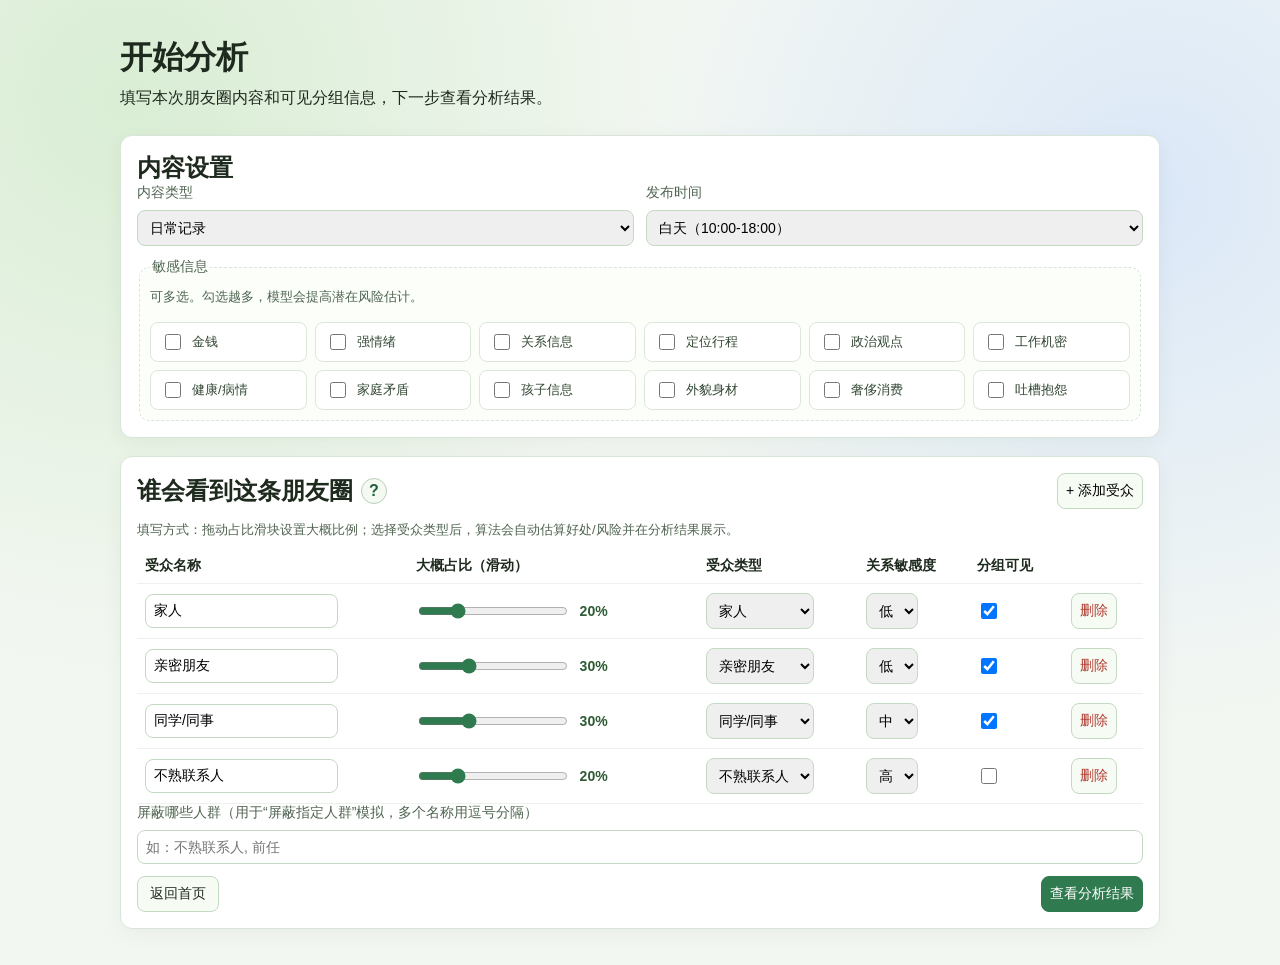
==== templates/start_analysis.html @ 0b321bae "feat: upgrade analysis workflow and add changelog" ====
<!doctype html>
<html lang="zh-CN">
  <head>
    <meta charset="UTF-8" />
    <meta name="viewport" content="width=device-width, initial-scale=1.0" />
    <title>开始分析 - 微信朋友圈分析工具</title>
    <link rel="stylesheet" href="/static/style.css" />
  </head>
  <body>
    <main class="container">
      <header>
        <h1>开始分析</h1>
        <p>填写本次朋友圈内容和可见分组信息，下一步查看分析结果。</p>
      </header>

      <section class="card">
        <h2>内容设置</h2>
        <div class="grid-2">
          <label>
            内容类型
            <select id="contentType">
              <option value="daily">日常记录</option>
              <option value="achievement">成就展示</option>
              <option value="emotion">情绪表达</option>
              <option value="travel">旅游分享</option>
              <option value="fitness">健身打卡</option>
            </select>
          </label>
          <label>
            发布时间
            <select id="postingTime">
              <option value="morning">早晨（06:00-10:00）</option>
              <option value="daytime" selected>白天（10:00-18:00）</option>
              <option value="evening">晚间（18:00-23:00）</option>
              <option value="late_night">深夜（23:00-06:00）</option>
            </select>
          </label>
          <fieldset class="sensitive-panel">
            <legend>敏感信息</legend>
            <p class="hint">可多选。勾选越多，模型会提高潜在风险估计。</p>
            <div class="tags">
              <label class="tag-item"><input type="checkbox" value="money" /> 金钱</label>
              <label class="tag-item"><input type="checkbox" value="emotion" /> 强情绪</label>
              <label class="tag-item"><input type="checkbox" value="relationship" /> 关系信息</label>
              <label class="tag-item"><input type="checkbox" value="location" /> 定位行程</label>
              <label class="tag-item"><input type="checkbox" value="politics" /> 政治观点</label>
              <label class="tag-item"><input type="checkbox" value="work_confidential" /> 工作机密</label>
              <label class="tag-item"><input type="checkbox" value="health" /> 健康/病情</label>
              <label class="tag-item"><input type="checkbox" value="family_conflict" /> 家庭矛盾</label>
              <label class="tag-item"><input type="checkbox" value="children" /> 孩子信息</label>
              <label class="tag-item"><input type="checkbox" value="appearance" /> 外貌身材</label>
              <label class="tag-item"><input type="checkbox" value="luxury" /> 奢侈消费</label>
              <label class="tag-item"><input type="checkbox" value="complaint" /> 吐槽抱怨</label>
            </div>
          </fieldset>
        </div>
      </section>

      <section class="card">
        <div class="row-between">
          <div class="title-with-help">
            <h2>谁会看到这条朋友圈</h2>
            <details class="help-popover">
              <summary title="查看字段说明">?</summary>
              <div class="help-content">
                <h3>字段说明</h3>
                <p><strong>分组可见：</strong>用于“仅分组可见”模拟。勾选表示这类人会出现在该方案里；不勾选表示会被该方案排除。</p>
                <p><strong>大概占比：</strong>这类人群约占你朋友圈受众的比例，0.3 表示约 30%。</p>
                <p><strong>受众类型：</strong>算法会根据类型自动估算该人群的好处/风险基线。</p>
                <p><strong>算法好处分 / 算法风险分：</strong>系统自动计算，并在分析结果里展示。</p>
                <p><strong>关系敏感度：</strong>关系越复杂，风险越容易被放大。</p>
              </div>
            </details>
          </div>
          <button id="addAudience" type="button">+ 添加受众</button>
        </div>
        <p class="hint">填写方式：拖动占比滑块设置大概比例；选择受众类型后，算法会自动估算好处/风险并在分析结果展示。</p>
        <table>
          <thead>
            <tr>
              <th>受众名称</th>
              <th>大概占比（滑动）</th>
              <th>受众类型</th>
              <th>关系敏感度</th>
              <th title="仅用于“仅分组可见”方案：勾选=会被该方案看到">分组可见</th>
              <th></th>
            </tr>
          </thead>
          <tbody id="audienceBody"></tbody>
        </table>
        <label>
          屏蔽哪些人群（用于“屏蔽指定人群”模拟，多个名称用逗号分隔）
          <input id="blockedAudienceInput" placeholder="如：不熟联系人, 前任" />
        </label>
        <div class="actions split-actions">
          <a class="button-link" href="/">返回首页</a>
          <button id="startAnalysisBtn" class="primary" type="button">查看分析结果</button>
        </div>
      </section>

      <p class="error" id="errorBox" hidden></p>
    </main>
    <script src="/static/app.js"></script>
  </body>
</html>
---- static/style.css ----
:root {
  --bg: #f3f7f2;
  --card: #ffffff;
  --text: #1f2a1f;
  --muted: #4f6450;
  --line: #d9e5d8;
  --brand: #2f7a4f;
  --brand-strong: #1d5f3a;
  --danger: #b0392e;
}

* {
  box-sizing: border-box;
}

body {
  margin: 0;
  font-family: "Noto Sans SC", "PingFang SC", "Microsoft YaHei", sans-serif;
  background:
    radial-gradient(circle at 10% 10%, #d9edd4 0, transparent 40%),
    radial-gradient(circle at 90% 20%, #dbe8f8 0, transparent 38%),
    var(--bg);
  color: var(--text);
}

.container {
  width: min(1040px, 92vw);
  margin: 36px auto;
  display: grid;
  gap: 18px;
}

.home-page .container {
  margin: 0 auto;
  padding: 24px 0 36px;
}

.landing {
  padding: 28px;
  text-align: center;
}

.landing-actions {
  margin-top: 14px;
}

.landing.hero {
  background: transparent;
  padding: 0;
  min-height: calc(100vh - 90px);
  display: flex;
  flex-direction: column;
  justify-content: center;
}

.hero-kicker {
  margin: 0;
  color: #456e4d;
  font-size: 12px;
  font-weight: 700;
  letter-spacing: 0.04em;
}

.hero-subtitle {
  margin-top: 10px;
  color: #415743;
  max-width: 760px;
  margin-left: auto;
  margin-right: auto;
}

.landing-actions.dual {
  display: flex;
  gap: 10px;
  flex-wrap: wrap;
  justify-content: center;
}

.landing-grid {
  display: grid;
  gap: 12px;
  grid-template-columns: repeat(3, minmax(0, 1fr));
  align-items: stretch;
}

.landing-feature h2 {
  font-size: 20px;
}

.landing-feature p {
  color: #4e6450;
  margin-top: 8px;
}

.landing-flow h2 {
  margin-bottom: 10px;
  text-align: center;
}

.flow-steps {
  display: grid;
  grid-template-columns: repeat(3, minmax(0, 1fr));
  gap: 10px;
}

.flow-step {
  border: 1px solid #d9e6d8;
  border-radius: 10px;
  padding: 10px;
  background: #fbfef9;
}

.flow-step span {
  display: inline-grid;
  place-items: center;
  width: 24px;
  height: 24px;
  border-radius: 999px;
  background: #2f7a4f;
  color: #fff;
  font-size: 13px;
  font-weight: 700;
}

.flow-step p {
  margin: 8px 0 0;
  color: #4e6450;
  text-align: center;
}

h1,
h2,
h3,
legend {
  margin: 0;
}

p {
  margin: 8px 0;
}

.hint {
  color: var(--muted);
  font-size: 13px;
  margin: 0 0 10px;
}

.card {
  background: var(--card);
  border: 1px solid var(--line);
  border-radius: 12px;
  padding: 16px;
  box-shadow: 0 5px 20px rgba(22, 50, 24, 0.05);
}

.help-popover {
  position: relative;
  z-index: 3;
}

.help-popover > summary {
  list-style: none;
  width: 26px;
  height: 26px;
  border-radius: 999px;
  border: 1px solid #b8d0b7;
  background: #f4faf2;
  color: var(--brand-strong);
  font-weight: 700;
  display: grid;
  place-items: center;
  cursor: pointer;
  user-select: none;
}

.help-popover > summary::-webkit-details-marker {
  display: none;
}

.help-content {
  position: absolute;
  left: 0;
  top: calc(100% + 8px);
  width: min(420px, 78vw);
  background: #ffffff;
  border: 1px solid #cfe1cd;
  border-radius: 10px;
  padding: 10px 12px;
  box-shadow: 0 10px 30px rgba(22, 50, 24, 0.15);
}

.title-with-help {
  display: flex;
  align-items: center;
  gap: 8px;
}

.help-content h3 {
  margin: 0 0 6px;
  font-size: 14px;
}

.help-content p {
  margin: 6px 0;
  font-size: 13px;
  color: var(--muted);
}

.grid-2 {
  display: grid;
  grid-template-columns: 1fr 1fr;
  gap: 12px;
}

.row-between {
  display: flex;
  align-items: center;
  justify-content: space-between;
  margin-bottom: 12px;
}

label,
fieldset {
  display: grid;
  gap: 8px;
  color: var(--muted);
  font-size: 14px;
}

input[type="checkbox"] {
  width: 16px;
  height: 16px;
}

fieldset {
  border: 1px dashed var(--line);
  border-radius: 10px;
  padding: 10px;
}

.sensitive-panel {
  grid-column: 1 / -1;
  background: #fbfef9;
}

.sensitive-panel .hint {
  margin: 2px 0 8px;
}

.tags {
  display: grid;
  grid-template-columns: repeat(auto-fit, minmax(150px, 1fr));
  gap: 8px;
}

.tag-item {
  display: flex;
  align-items: center;
  gap: 8px;
  padding: 8px 10px;
  border: 1px solid #dbe8d9;
  border-radius: 8px;
  background: #ffffff;
  color: #324733;
  font-size: 13px;
}

input,
select,
button {
  border: 1px solid #c4d9c2;
  border-radius: 8px;
  padding: 8px;
  font-size: 14px;
}

.button-link {
  display: inline-block;
  border: 1px solid #c4d9c2;
  border-radius: 8px;
  padding: 8px 12px;
  font-size: 14px;
  text-decoration: none;
  color: var(--text);
  background: #f6fbf4;
}

.button-link:hover {
  border-color: #9cbc98;
}

.button-link.primary-link {
  background: var(--brand);
  border-color: var(--brand);
  color: #fff;
}

.button-link.primary-link:hover {
  background: var(--brand-strong);
}

table {
  width: 100%;
  border-collapse: collapse;
  font-size: 14px;
}

th,
td {
  border-bottom: 1px solid #edf3ec;
  padding: 8px;
  text-align: left;
}

.ratio-cell {
  display: flex;
  align-items: center;
  gap: 10px;
}

.ratio-cell input[type="range"] {
  width: 150px;
  accent-color: #2f7a4f;
}

.ratio-value {
  min-width: 44px;
  font-weight: 600;
  color: #2e5b34;
}

button {
  cursor: pointer;
  background: #f6fbf4;
}

button:hover {
  border-color: #9cbc98;
}

button.primary {
  background: var(--brand);
  color: #fff;
  border-color: var(--brand);
}

button.primary:hover {
  background: var(--brand-strong);
}

button.danger {
  color: var(--danger);
}

.actions {
  margin-top: 12px;
  display: flex;
  justify-content: flex-end;
}

.actions.split-actions {
  justify-content: space-between;
  align-items: center;
}

.pagination {
  margin-top: 10px;
  display: flex;
  align-items: center;
  justify-content: flex-end;
  gap: 8px;
}

.pagination span {
  min-width: 90px;
  text-align: center;
  color: #4f6450;
  font-size: 13px;
}

.summary {
  border-radius: 10px;
  padding: 14px;
  margin-bottom: 12px;
}

.summary.safe {
  background: #e7f6e8;
  border: 1px solid #9bc9a1;
  --score-color: #2f7a4f;
}

.summary.warning {
  background: #fff6e8;
  border: 1px solid #f0d39e;
  --score-color: #b57a15;
}

.summary.danger {
  background: #fdeceb;
  border: 1px solid #f0b7b0;
  --score-color: #b0392e;
}

.risk-dimension-grid {
  display: grid;
  grid-template-columns: repeat(3, minmax(0, 1fr));
  gap: 10px;
  margin-bottom: 10px;
}

.risk-dimension-card {
  border: 1px solid #d8e5d7;
  border-radius: 10px;
  padding: 10px;
  background: #fbfef9;
}

.risk-dimension-label {
  margin: 0;
  font-size: 14px;
  color: #3e5841;
}

.risk-dimension-percent {
  margin: 6px 0 2px;
  font-size: 28px;
  line-height: 1;
  font-weight: 800;
  color: var(--brand-strong);
}

.risk-dimension-value {
  margin: 0 0 8px;
  font-size: 12px;
  color: #5a6d5d;
}

.risk-dimension-track {
  height: 8px;
  border-radius: 999px;
  background: #e2ece1;
  overflow: hidden;
}

.risk-dimension-track span {
  display: block;
  height: 100%;
  border-radius: inherit;
  background: linear-gradient(90deg, #76b584, #2f7a4f);
}

.suggestion-list {
  display: grid;
  gap: 8px;
  margin-bottom: 10px;
}

.suggestion-card {
  border: 1px solid #d6e3d4;
  border-radius: 10px;
  background: #f8fcf7;
  padding: 10px 12px;
}

.suggestion-title {
  margin: 0;
  font-size: 14px;
  font-weight: 700;
  color: #264e31;
  display: flex;
  align-items: center;
  justify-content: space-between;
  gap: 8px;
}

.suggestion-detail {
  margin: 5px 0 0;
  font-size: 13px;
  color: #4f6450;
}

.delta-chip {
  display: inline-block;
  border-radius: 999px;
  padding: 2px 8px;
  font-size: 12px;
  font-weight: 700;
  background: #dbf1dd;
  color: #1f6a3f;
  white-space: nowrap;
}

.score-hero {
  display: flex;
  align-items: center;
  gap: 18px;
}

.score-ring {
  --score: 0;
  width: 148px;
  height: 148px;
  border-radius: 50%;
  background: conic-gradient(var(--score-color) calc(var(--score) * 1%), #dbe6db 0);
  display: grid;
  place-items: center;
  flex-shrink: 0;
}

.score-ring-inner {
  width: 116px;
  height: 116px;
  border-radius: 50%;
  background: #ffffff;
  display: grid;
  place-items: center;
  box-shadow: inset 0 0 0 1px #e5eee4;
}

.score-value {
  font-size: 38px;
  line-height: 1;
  font-weight: 800;
  color: var(--score-color);
}

.score-unit {
  margin-top: -4px;
  font-size: 13px;
  color: #5f6f60;
}

.score-meta {
  display: grid;
  gap: 4px;
}

.score-meta p {
  margin: 0;
}

.score-title {
  font-size: 20px;
  font-weight: 700;
  color: #1f2a1f;
}

.suggestion-badge {
  display: inline-block;
  border-radius: 999px;
  padding: 5px 10px;
  font-size: 13px;
  font-weight: 700;
}

.suggestion-badge.safe {
  background: #dbf1dd;
  color: #1f6a3f;
}

.suggestion-badge.warning {
  background: #fff0d5;
  color: #8b5d0d;
}

.suggestion-badge.danger {
  background: #fde1de;
  color: #9c2b22;
}

.error {
  color: #8f241b;
  background: #fde7e5;
  border: 1px solid #f2b7b1;
  border-radius: 8px;
  padding: 10px;
}

#bestScenarioText {
  margin-top: 8px;
  color: var(--brand-strong);
  font-weight: 600;
}

@media (max-width: 880px) {
  .grid-2 {
    grid-template-columns: 1fr;
  }

  .tags {
    grid-template-columns: 1fr;
  }

  .landing-grid,
  .flow-steps {
    grid-template-columns: 1fr;
  }

  .risk-dimension-grid {
    grid-template-columns: 1fr;
  }

  .landing.hero {
    min-height: calc(100vh - 50px);
  }

  .score-hero {
    flex-direction: column;
    align-items: flex-start;
  }

  .pagination {
    justify-content: flex-start;
  }

  table,
  thead,
  tbody,
  th,
  td,
  tr {
    display: block;
  }

  thead {
    display: none;
  }

  tr {
    border: 1px solid var(--line);
    border-radius: 8px;
    margin-bottom: 10px;
    padding: 8px;
  }

  td {
    border: 0;
    padding: 6px 0;
  }
}
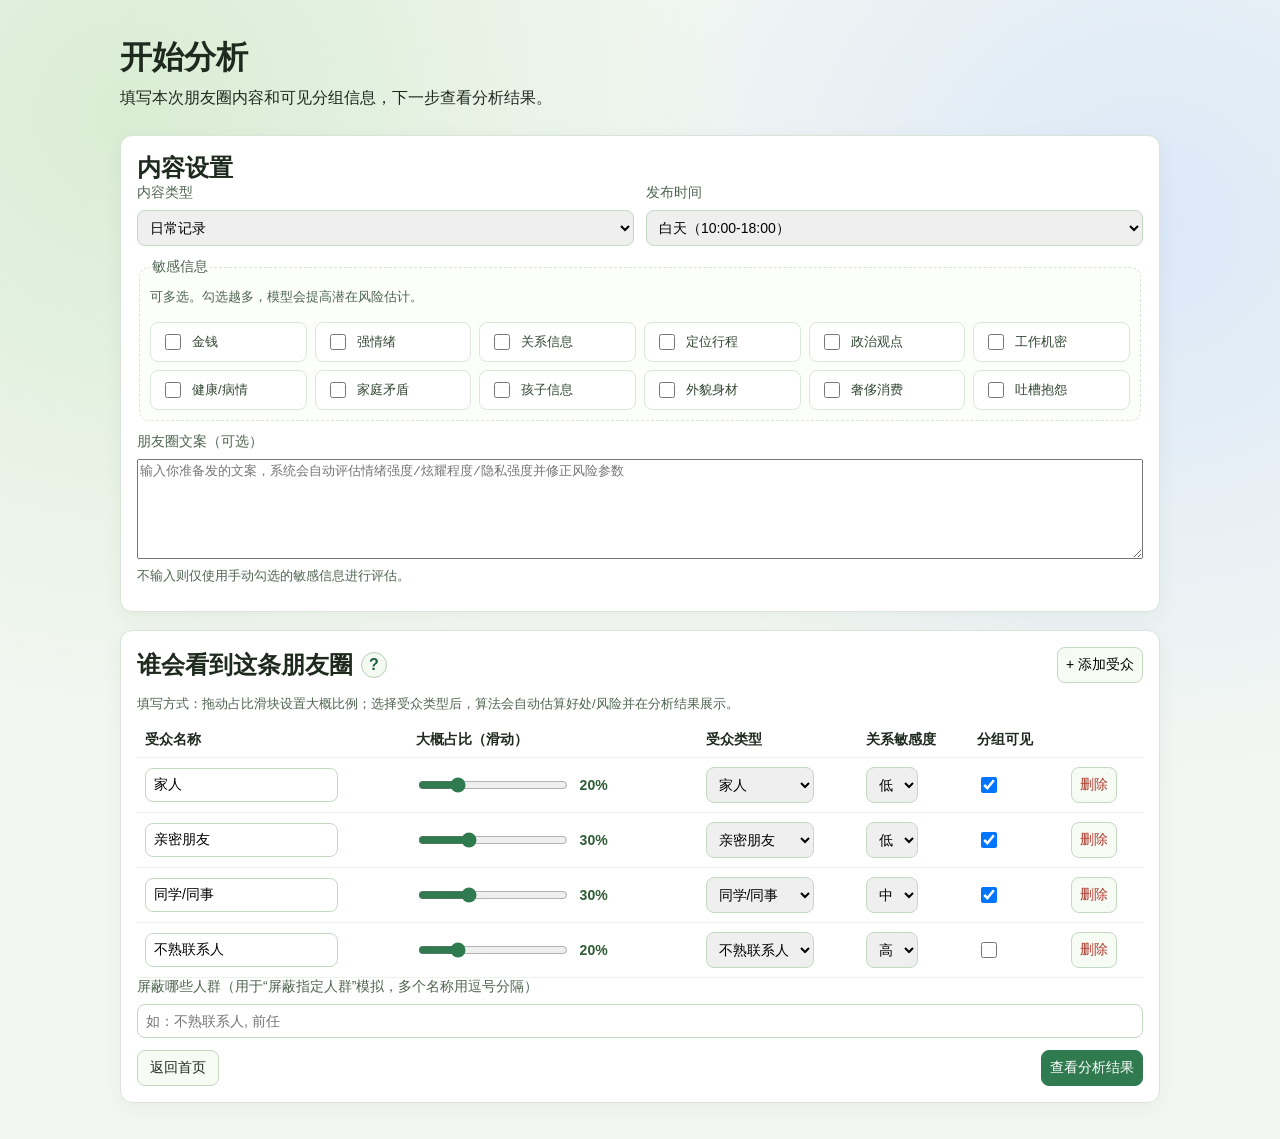
==== commit d2c9fed7: "release: v1.1.0 文案智能分析与前后端模块化升级" ====
--- a/templates/start_analysis.html
+++ b/templates/start_analysis.html
@@ -53,6 +53,15 @@
               <label class="tag-item"><input type="checkbox" value="complaint" /> 吐槽抱怨</label>
             </div>
           </fieldset>
+          <label class="copy-input">
+            朋友圈文案（可选）
+            <textarea
+              id="copyText"
+              rows="4"
+              placeholder="输入你准备发的文案，系统会自动评估情绪强度/炫耀程度/隐私强度并修正风险参数"
+            ></textarea>
+            <span class="hint">不输入则仅使用手动勾选的敏感信息进行评估。</span>
+          </label>
         </div>
       </section>
 
@@ -100,6 +109,6 @@
 
       <p class="error" id="errorBox" hidden></p>
     </main>
-    <script src="/static/app.js"></script>
+    <script type="module" src="/static/js/main.js"></script>
   </body>
 </html>
--- a/static/style.css
+++ b/static/style.css
@@ -243,6 +243,15 @@
   background: #fbfef9;
 }
 
+.copy-input {
+  grid-column: 1 / -1;
+}
+
+.copy-input textarea {
+  resize: vertical;
+  min-height: 100px;
+}
+
 .sensitive-panel .hint {
   margin: 2px 0 8px;
 }
@@ -378,6 +387,105 @@
   font-size: 13px;
 }
 
+.compare-actions {
+  display: flex;
+  flex-wrap: wrap;
+  gap: 8px;
+  margin-bottom: 8px;
+}
+
+.compare-slot-info {
+  display: grid;
+  gap: 4px;
+  margin-bottom: 8px;
+}
+
+.compare-slot-info p {
+  margin: 0;
+  font-size: 13px;
+  color: #4f6450;
+}
+
+.explain-list {
+  display: grid;
+  gap: 8px;
+  margin-bottom: 10px;
+}
+
+.copy-analysis-card {
+  border: 1px solid #d8e5d7;
+  border-radius: 10px;
+  background: #f7fcf5;
+  padding: 10px 12px;
+  margin-bottom: 10px;
+}
+
+.copy-analysis-title {
+  margin: 0;
+  font-size: 14px;
+  font-weight: 700;
+  color: #274f31;
+}
+
+.copy-analysis-hint {
+  margin: 6px 0;
+  font-size: 13px;
+  color: #4f6450;
+}
+
+.copy-analysis-levels {
+  margin: 8px 0;
+  padding-left: 18px;
+  color: #3f5742;
+  font-size: 13px;
+}
+
+.copy-analysis-tags {
+  margin: 6px 0 0;
+  font-size: 13px;
+  color: #4f6450;
+}
+
+.explain-item {
+  border: 1px solid #d8e5d7;
+  border-radius: 10px;
+  background: #fbfef9;
+  padding: 10px 12px;
+}
+
+.explain-name {
+  margin: 0;
+  font-size: 14px;
+  font-weight: 700;
+  color: #274f31;
+}
+
+.explain-meta {
+  margin: 5px 0 0;
+  font-size: 12px;
+  color: #567258;
+}
+
+.explain-detail {
+  margin: 4px 0 8px;
+  font-size: 13px;
+  color: #4f6450;
+}
+
+.explain-track {
+  height: 8px;
+  border-radius: 999px;
+  background: #e2ece1;
+  overflow: hidden;
+}
+
+.explain-track span {
+  display: block;
+  height: 100%;
+  border-radius: inherit;
+  background: linear-gradient(90deg, #9fc8a4, #3a8a54);
+}
+
 .summary {
   border-radius: 10px;
   padding: 14px;
@@ -491,6 +599,22 @@
   white-space: nowrap;
 }
 
+.apply-suggestion-btn {
+  margin-top: 8px;
+  border: 1px solid #9fc5a3;
+  background: #ffffff;
+  color: #225635;
+  border-radius: 8px;
+  padding: 6px 10px;
+  font-size: 13px;
+  font-weight: 600;
+}
+
+.apply-suggestion-btn:hover {
+  border-color: #6fa978;
+  background: #f3fbf2;
+}
+
 .score-hero {
   display: flex;
   align-items: center;
@@ -612,6 +736,11 @@
 
   .pagination {
     justify-content: flex-start;
+  }
+
+  .compare-actions {
+    flex-direction: column;
+    align-items: flex-start;
   }
 
   table,
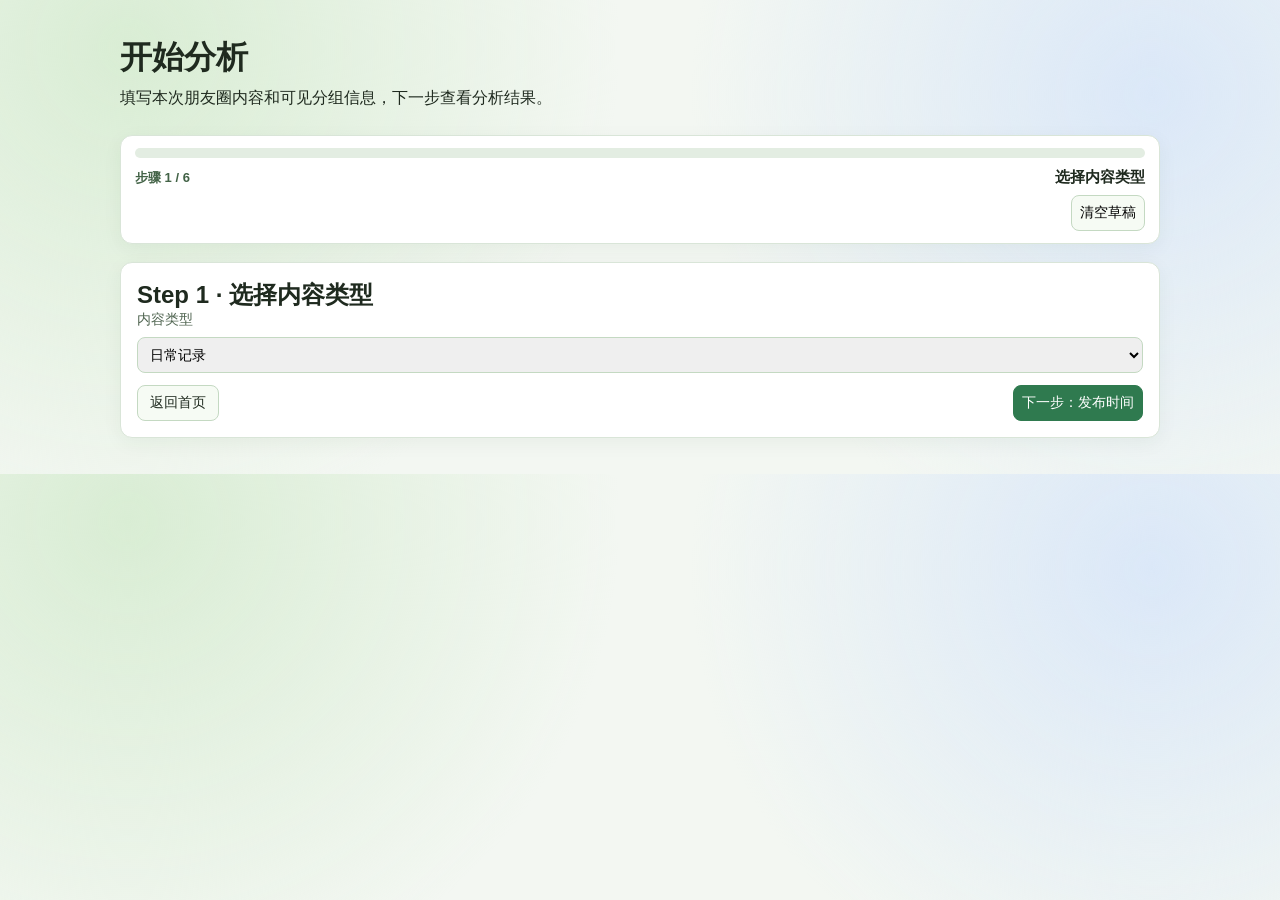
==== commit 7f5db74c: "release: v1.2.0 历史记录与个性化校准上线，开始页体验重构" ====
--- a/templates/start_analysis.html
+++ b/templates/start_analysis.html
@@ -12,63 +12,105 @@
         <h1>开始分析</h1>
         <p>填写本次朋友圈内容和可见分组信息，下一步查看分析结果。</p>
       </header>
+      <section class="card compact-card">
+        <div class="progress-track wizard-progress"><span id="progressBarFill" style="width: 0%"></span></div>
+        <div class="wizard-headline">
+          <p id="wizardStepCount" class="wizard-step-count">步骤 1 / 6</p>
+          <p id="wizardStepTitle" class="wizard-step-title">选择内容类型</p>
+        </div>
+        <div class="wizard-meta">
+          <p id="draftStatus" class="hint"></p>
+          <button id="clearDraftBtn" type="button">清空草稿</button>
+        </div>
+      </section>
 
-      <section class="card">
-        <h2>内容设置</h2>
-        <div class="grid-2">
-          <label>
-            内容类型
-            <select id="contentType">
-              <option value="daily">日常记录</option>
-              <option value="achievement">成就展示</option>
-              <option value="emotion">情绪表达</option>
-              <option value="travel">旅游分享</option>
-              <option value="fitness">健身打卡</option>
-            </select>
-          </label>
-          <label>
-            发布时间
-            <select id="postingTime">
-              <option value="morning">早晨（06:00-10:00）</option>
-              <option value="daytime" selected>白天（10:00-18:00）</option>
-              <option value="evening">晚间（18:00-23:00）</option>
-              <option value="late_night">深夜（23:00-06:00）</option>
-            </select>
-          </label>
-          <fieldset class="sensitive-panel">
-            <legend>敏感信息</legend>
-            <p class="hint">可多选。勾选越多，模型会提高潜在风险估计。</p>
+      <section class="card step-section" data-step-section="1">
+        <h2>Step 1 · 选择内容类型</h2>
+        <label>
+          内容类型
+          <select id="contentType">
+            <option value="daily">日常记录</option>
+            <option value="achievement">成就展示</option>
+            <option value="emotion">情绪表达</option>
+            <option value="travel">旅游分享</option>
+            <option value="fitness">健身打卡</option>
+          </select>
+        </label>
+        <div class="actions split-actions">
+          <a class="button-link" href="/">返回首页</a>
+          <button id="step1NextBtn" class="primary" type="button">下一步：发布时间</button>
+        </div>
+      </section>
+
+      <section class="card step-section" data-step-section="2" hidden>
+        <h2>Step 2 · 选择发布时间</h2>
+        <label>
+          发布时间
+          <select id="postingTime">
+            <option value="morning">早晨（06:00-10:00）</option>
+            <option value="daytime" selected>白天（10:00-18:00）</option>
+            <option value="evening">晚间（18:00-23:00）</option>
+            <option value="late_night">深夜（23:00-06:00）</option>
+          </select>
+        </label>
+        <div class="actions split-actions">
+          <button id="step2PrevBtn" type="button">上一步</button>
+          <button id="step2NextBtn" class="primary" type="button">下一步：敏感信息</button>
+        </div>
+      </section>
+
+      <section class="card step-section" data-step-section="3" hidden>
+        <h2>Step 3 · 选择敏感信息</h2>
+        <fieldset class="sensitive-panel">
+          <legend>敏感信息</legend>
+          <p class="hint">先勾常见项；不常见标签可在“更多标签”里补充。</p>
+          <div class="tags">
+            <label class="tag-item"><input type="checkbox" value="money" /> 金钱</label>
+            <label class="tag-item"><input type="checkbox" value="emotion" /> 强情绪</label>
+            <label class="tag-item"><input type="checkbox" value="relationship" /> 关系信息</label>
+            <label class="tag-item"><input type="checkbox" value="location" /> 定位行程</label>
+            <label class="tag-item"><input type="checkbox" value="luxury" /> 奢侈消费</label>
+            <label class="tag-item"><input type="checkbox" value="complaint" /> 吐槽抱怨</label>
+          </div>
+          <details class="extra-tags">
+            <summary>更多标签</summary>
             <div class="tags">
-              <label class="tag-item"><input type="checkbox" value="money" /> 金钱</label>
-              <label class="tag-item"><input type="checkbox" value="emotion" /> 强情绪</label>
-              <label class="tag-item"><input type="checkbox" value="relationship" /> 关系信息</label>
-              <label class="tag-item"><input type="checkbox" value="location" /> 定位行程</label>
               <label class="tag-item"><input type="checkbox" value="politics" /> 政治观点</label>
               <label class="tag-item"><input type="checkbox" value="work_confidential" /> 工作机密</label>
               <label class="tag-item"><input type="checkbox" value="health" /> 健康/病情</label>
               <label class="tag-item"><input type="checkbox" value="family_conflict" /> 家庭矛盾</label>
               <label class="tag-item"><input type="checkbox" value="children" /> 孩子信息</label>
               <label class="tag-item"><input type="checkbox" value="appearance" /> 外貌身材</label>
-              <label class="tag-item"><input type="checkbox" value="luxury" /> 奢侈消费</label>
-              <label class="tag-item"><input type="checkbox" value="complaint" /> 吐槽抱怨</label>
             </div>
-          </fieldset>
-          <label class="copy-input">
-            朋友圈文案（可选）
-            <textarea
-              id="copyText"
-              rows="4"
-              placeholder="输入你准备发的文案，系统会自动评估情绪强度/炫耀程度/隐私强度并修正风险参数"
-            ></textarea>
-            <span class="hint">不输入则仅使用手动勾选的敏感信息进行评估。</span>
-          </label>
+          </details>
+        </fieldset>
+        <div class="actions split-actions">
+          <button id="step3PrevBtn" type="button">上一步</button>
+          <button id="step3NextBtn" class="primary" type="button">下一步：文案</button>
         </div>
       </section>
 
-      <section class="card">
+      <section class="card step-section" data-step-section="4" hidden>
+        <h2>Step 4 · 填写文案（可选）</h2>
+        <label class="copy-input">
+          朋友圈文案
+          <textarea
+            id="copyText"
+            rows="6"
+            placeholder="输入你准备发的文案，系统会自动评估情绪强度/炫耀程度/隐私强度并修正风险参数"
+          ></textarea>
+          <span class="hint">不输入也可以，系统会仅根据你勾选的敏感信息评估。</span>
+        </label>
+        <div class="actions split-actions">
+          <button id="step4PrevBtn" type="button">上一步</button>
+          <button id="step4NextBtn" class="primary" type="button">下一步：受众</button>
+        </div>
+      </section>
+
+      <section class="card step-section" data-step-section="5" hidden>
         <div class="row-between">
           <div class="title-with-help">
-            <h2>谁会看到这条朋友圈</h2>
+            <h2>Step 5 · 受众设置</h2>
             <details class="help-popover">
               <summary title="查看字段说明">?</summary>
               <div class="help-content">
@@ -76,14 +118,13 @@
                 <p><strong>分组可见：</strong>用于“仅分组可见”模拟。勾选表示这类人会出现在该方案里；不勾选表示会被该方案排除。</p>
                 <p><strong>大概占比：</strong>这类人群约占你朋友圈受众的比例，0.3 表示约 30%。</p>
                 <p><strong>受众类型：</strong>算法会根据类型自动估算该人群的好处/风险基线。</p>
-                <p><strong>算法好处分 / 算法风险分：</strong>系统自动计算，并在分析结果里展示。</p>
                 <p><strong>关系敏感度：</strong>关系越复杂，风险越容易被放大。</p>
               </div>
             </details>
           </div>
           <button id="addAudience" type="button">+ 添加受众</button>
         </div>
-        <p class="hint">填写方式：拖动占比滑块设置大概比例；选择受众类型后，算法会自动估算好处/风险并在分析结果展示。</p>
+        <p class="hint">拖动占比滑块设置比例；可通过“分组可见”控制受众范围。</p>
         <table>
           <thead>
             <tr>
@@ -97,12 +138,21 @@
           </thead>
           <tbody id="audienceBody"></tbody>
         </table>
+        <div class="actions split-actions">
+          <button id="step5PrevBtn" type="button">上一步</button>
+          <button id="step5NextBtn" class="primary" type="button">下一步：可见与确认</button>
+        </div>
+      </section>
+
+      <section class="card step-section" data-step-section="6" hidden>
+        <h2>Step 6 · 可见与确认</h2>
         <label>
           屏蔽哪些人群（用于“屏蔽指定人群”模拟，多个名称用逗号分隔）
           <input id="blockedAudienceInput" placeholder="如：不熟联系人, 前任" />
         </label>
+        <div id="reviewSummary" class="review-summary"></div>
         <div class="actions split-actions">
-          <a class="button-link" href="/">返回首页</a>
+          <button id="step6PrevBtn" type="button">上一步</button>
           <button id="startAnalysisBtn" class="primary" type="button">查看分析结果</button>
         </div>
       </section>
--- a/static/style.css
+++ b/static/style.css
@@ -153,6 +153,91 @@
   box-shadow: 0 5px 20px rgba(22, 50, 24, 0.05);
 }
 
+.compact-card {
+  padding: 12px 14px;
+}
+
+.progress-track {
+  height: 10px;
+  border-radius: 999px;
+  background: #e3ede2;
+  overflow: hidden;
+  margin-bottom: 8px;
+}
+
+.progress-track span {
+  display: block;
+  height: 100%;
+  border-radius: inherit;
+  background: linear-gradient(90deg, #8bc29a, #2f7a4f);
+  transition: width 160ms ease;
+}
+
+.wizard-progress {
+  margin-bottom: 10px;
+}
+
+.wizard-headline {
+  display: flex;
+  align-items: baseline;
+  justify-content: space-between;
+  gap: 10px;
+}
+
+.wizard-step-count {
+  margin: 0;
+  font-size: 13px;
+  color: #436347;
+  font-weight: 700;
+}
+
+.wizard-step-title {
+  margin: 0;
+  font-size: 15px;
+  color: #1f2a1f;
+  font-weight: 700;
+}
+
+.wizard-meta {
+  margin-top: 8px;
+  display: flex;
+  align-items: center;
+  justify-content: space-between;
+  gap: 8px;
+}
+
+.wizard-meta .hint {
+  margin: 0;
+}
+
+.extra-tags {
+  margin-top: 10px;
+}
+
+.extra-tags > summary {
+  cursor: pointer;
+  color: #3f5e44;
+  font-size: 13px;
+  user-select: none;
+}
+
+.extra-tags > div {
+  margin-top: 8px;
+}
+
+.review-summary {
+  border: 1px solid #dbe9da;
+  border-radius: 10px;
+  padding: 10px 12px;
+  background: #fcfffb;
+}
+
+.review-summary p {
+  margin: 6px 0;
+  font-size: 14px;
+  color: #425744;
+}
+
 .help-popover {
   position: relative;
   z-index: 3;
@@ -446,6 +531,61 @@
   color: #4f6450;
 }
 
+.history-summary {
+  border: 1px solid #d8e5d7;
+  border-radius: 10px;
+  background: #fbfef9;
+  padding: 10px 12px;
+  margin-bottom: 10px;
+}
+
+.history-summary p {
+  margin: 4px 0;
+  font-size: 13px;
+  color: #4f6450;
+}
+
+.history-grid {
+  display: grid;
+  grid-template-columns: 1fr 1fr;
+  gap: 10px;
+  margin-bottom: 10px;
+}
+
+.history-card {
+  border: 1px solid #d8e5d7;
+  border-radius: 10px;
+  background: #ffffff;
+  padding: 10px;
+}
+
+.history-card h4 {
+  margin: 0 0 8px;
+  font-size: 14px;
+  color: #315238;
+}
+
+.personalization-card {
+  border: 1px solid #d8e5d7;
+  border-radius: 10px;
+  background: #fbfef9;
+  padding: 10px 12px;
+  margin-bottom: 8px;
+}
+
+.personalization-card p {
+  margin: 4px 0;
+  font-size: 13px;
+  color: #4f6450;
+}
+
+.personalization-actions {
+  display: flex;
+  flex-wrap: wrap;
+  gap: 8px;
+  margin-bottom: 8px;
+}
+
 .explain-item {
   border: 1px solid #d8e5d7;
   border-radius: 10px;
@@ -708,6 +848,16 @@
 }
 
 @media (max-width: 880px) {
+  .wizard-headline {
+    flex-direction: column;
+    align-items: flex-start;
+  }
+
+  .wizard-meta {
+    flex-direction: column;
+    align-items: flex-start;
+  }
+
   .grid-2 {
     grid-template-columns: 1fr;
   }
@@ -722,6 +872,10 @@
   }
 
   .risk-dimension-grid {
+    grid-template-columns: 1fr;
+  }
+
+  .history-grid {
     grid-template-columns: 1fr;
   }
 
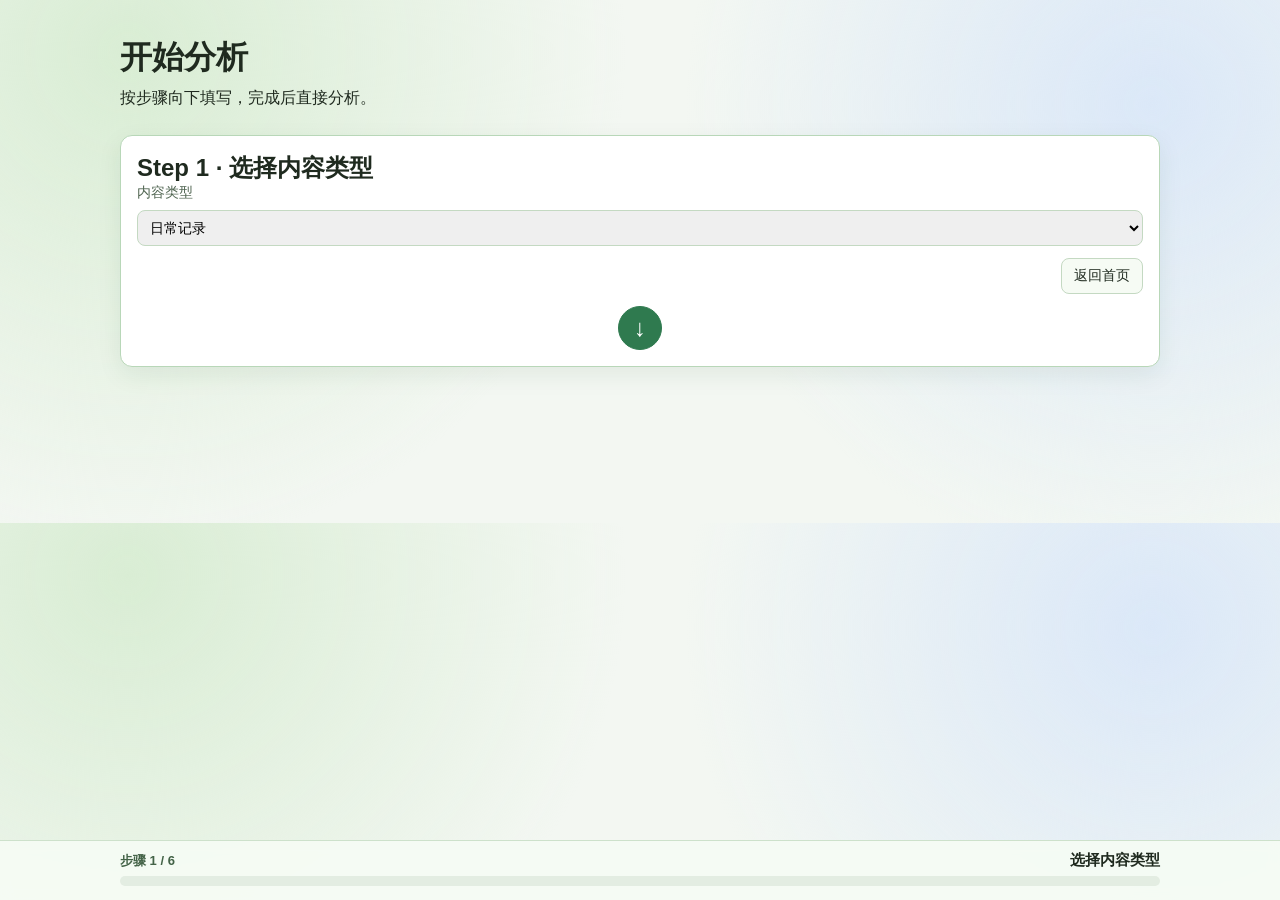
==== commit f50e2636: "v1.2.1" ====
--- a/templates/start_analysis.html
+++ b/templates/start_analysis.html
@@ -10,19 +10,8 @@
     <main class="container">
       <header>
         <h1>开始分析</h1>
-        <p>填写本次朋友圈内容和可见分组信息，下一步查看分析结果。</p>
+        <p>按步骤向下填写，完成后直接分析。</p>
       </header>
-      <section class="card compact-card">
-        <div class="progress-track wizard-progress"><span id="progressBarFill" style="width: 0%"></span></div>
-        <div class="wizard-headline">
-          <p id="wizardStepCount" class="wizard-step-count">步骤 1 / 6</p>
-          <p id="wizardStepTitle" class="wizard-step-title">选择内容类型</p>
-        </div>
-        <div class="wizard-meta">
-          <p id="draftStatus" class="hint"></p>
-          <button id="clearDraftBtn" type="button">清空草稿</button>
-        </div>
-      </section>
 
       <section class="card step-section" data-step-section="1">
         <h2>Step 1 · 选择内容类型</h2>
@@ -36,9 +25,11 @@
             <option value="fitness">健身打卡</option>
           </select>
         </label>
-        <div class="actions split-actions">
+        <div class="actions">
           <a class="button-link" href="/">返回首页</a>
-          <button id="step1NextBtn" class="primary" type="button">下一步：发布时间</button>
+        </div>
+        <div class="step-next-wrap">
+          <button id="step1NextBtn" class="step-next-arrow" type="button" aria-label="下一步：发布时间">↓</button>
         </div>
       </section>
 
@@ -53,9 +44,8 @@
             <option value="late_night">深夜（23:00-06:00）</option>
           </select>
         </label>
-        <div class="actions split-actions">
-          <button id="step2PrevBtn" type="button">上一步</button>
-          <button id="step2NextBtn" class="primary" type="button">下一步：敏感信息</button>
+        <div class="step-next-wrap">
+          <button id="step2NextBtn" class="step-next-arrow" type="button" aria-label="下一步：敏感信息">↓</button>
         </div>
       </section>
 
@@ -84,9 +74,8 @@
             </div>
           </details>
         </fieldset>
-        <div class="actions split-actions">
-          <button id="step3PrevBtn" type="button">上一步</button>
-          <button id="step3NextBtn" class="primary" type="button">下一步：文案</button>
+        <div class="step-next-wrap">
+          <button id="step3NextBtn" class="step-next-arrow" type="button" aria-label="下一步：文案">↓</button>
         </div>
       </section>
 
@@ -101,9 +90,8 @@
           ></textarea>
           <span class="hint">不输入也可以，系统会仅根据你勾选的敏感信息评估。</span>
         </label>
-        <div class="actions split-actions">
-          <button id="step4PrevBtn" type="button">上一步</button>
-          <button id="step4NextBtn" class="primary" type="button">下一步：受众</button>
+        <div class="step-next-wrap">
+          <button id="step4NextBtn" class="step-next-arrow" type="button" aria-label="下一步：受众">↓</button>
         </div>
       </section>
 
@@ -138,9 +126,8 @@
           </thead>
           <tbody id="audienceBody"></tbody>
         </table>
-        <div class="actions split-actions">
-          <button id="step5PrevBtn" type="button">上一步</button>
-          <button id="step5NextBtn" class="primary" type="button">下一步：可见与确认</button>
+        <div class="step-next-wrap">
+          <button id="step5NextBtn" class="step-next-arrow" type="button" aria-label="下一步：可见与确认">↓</button>
         </div>
       </section>
 
@@ -151,14 +138,22 @@
           <input id="blockedAudienceInput" placeholder="如：不熟联系人, 前任" />
         </label>
         <div id="reviewSummary" class="review-summary"></div>
+        <p id="draftStatus" class="hint"></p>
         <div class="actions split-actions">
-          <button id="step6PrevBtn" type="button">上一步</button>
+          <button id="clearDraftBtn" type="button">清空草稿</button>
           <button id="startAnalysisBtn" class="primary" type="button">查看分析结果</button>
         </div>
       </section>
 
       <p class="error" id="errorBox" hidden></p>
     </main>
+    <aside class="bottom-progress-dock" aria-live="polite">
+      <div class="bottom-progress-head">
+        <p id="wizardStepCount" class="wizard-step-count">步骤 1 / 6</p>
+        <p id="wizardStepTitle" class="wizard-step-title">选择内容类型</p>
+      </div>
+      <div class="progress-track wizard-progress"><span id="progressBarFill" style="width: 0%"></span></div>
+    </aside>
     <script type="module" src="/static/js/main.js"></script>
   </body>
 </html>
--- a/static/style.css
+++ b/static/style.css
@@ -28,6 +28,7 @@
   margin: 36px auto;
   display: grid;
   gap: 18px;
+  padding-bottom: 120px;
 }
 
 .home-page .container {
@@ -210,6 +211,11 @@
   margin: 0;
 }
 
+.active-step {
+  border-color: #b8d7b8;
+  box-shadow: 0 8px 24px rgba(28, 72, 41, 0.08);
+}
+
 .extra-tags {
   margin-top: 10px;
 }
@@ -236,6 +242,32 @@
   margin: 6px 0;
   font-size: 14px;
   color: #425744;
+}
+
+.bottom-progress-dock {
+  position: fixed;
+  left: 0;
+  right: 0;
+  bottom: 0;
+  z-index: 20;
+  padding: 10px 16px 14px;
+  background: rgba(245, 251, 244, 0.96);
+  border-top: 1px solid #cde1cb;
+  backdrop-filter: blur(6px);
+}
+
+.bottom-progress-head {
+  width: min(1040px, 92vw);
+  margin: 0 auto 6px;
+  display: flex;
+  align-items: baseline;
+  justify-content: space-between;
+  gap: 8px;
+}
+
+.bottom-progress-dock .progress-track {
+  width: min(1040px, 92vw);
+  margin: 0 auto;
 }
 
 .help-popover {
@@ -457,6 +489,35 @@
   align-items: center;
 }
 
+.step-next-wrap {
+  margin-top: 12px;
+  display: flex;
+  justify-content: center;
+}
+
+.step-next-wrap[hidden] {
+  display: none !important;
+}
+
+.step-next-arrow {
+  width: 44px;
+  height: 44px;
+  border-radius: 999px;
+  border: 1px solid var(--brand);
+  background: var(--brand);
+  color: #ffffff;
+  display: grid;
+  place-items: center;
+  padding: 0;
+  font-size: 24px;
+  line-height: 1;
+}
+
+.step-next-arrow:hover {
+  background: var(--brand-strong);
+  border-color: var(--brand-strong);
+}
+
 .pagination {
   margin-top: 10px;
   display: flex;
@@ -858,6 +919,12 @@
     align-items: flex-start;
   }
 
+  .bottom-progress-head {
+    flex-direction: column;
+    align-items: flex-start;
+    gap: 2px;
+  }
+
   .grid-2 {
     grid-template-columns: 1fr;
   }
